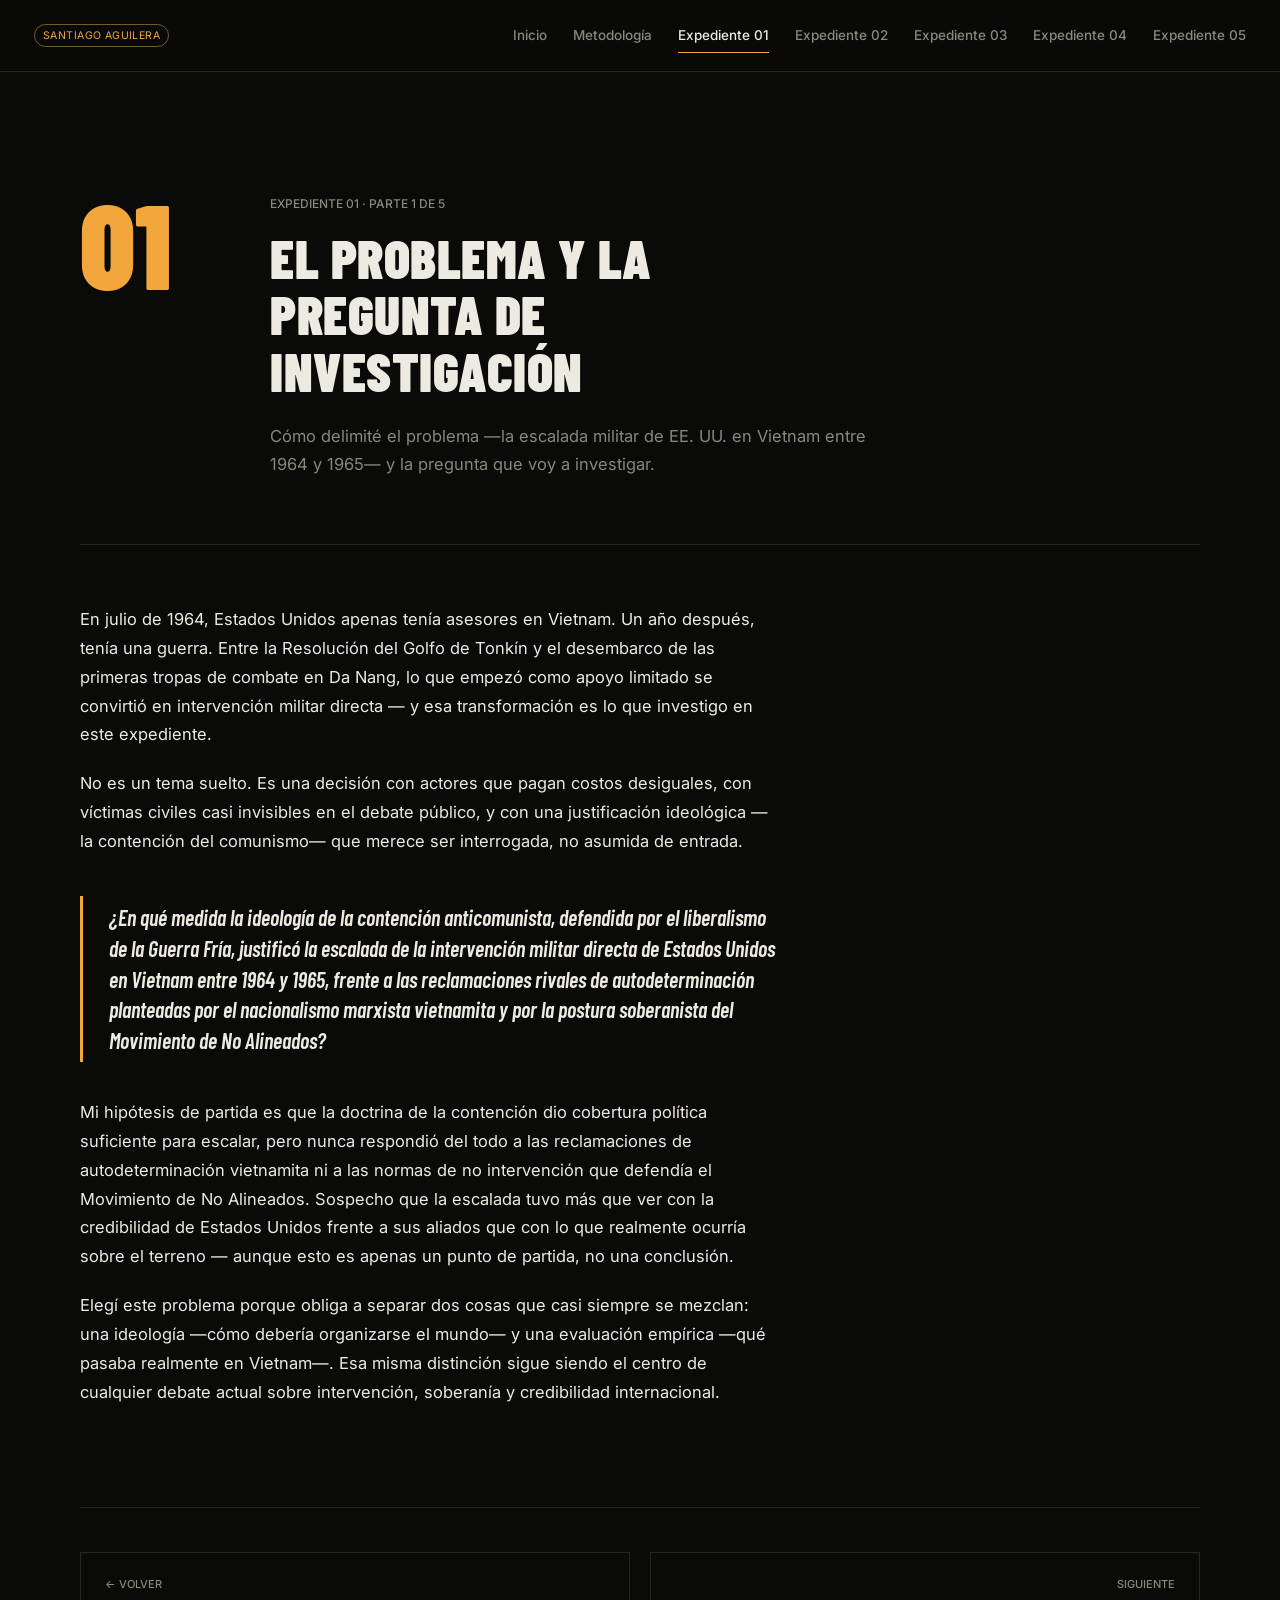
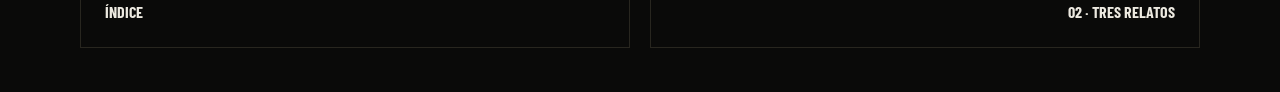
==== expediente-01.html @ 92e05607 "Primer commit de nuevo proyecto" ====
<!DOCTYPE html>
<html lang="es">
<head>
<meta charset="UTF-8">
<meta name="viewport" content="width=device-width, initial-scale=1.0">
<title>01 · La pregunta que excava el conflicto</title>
<link rel="preconnect" href="https://fonts.googleapis.com">
<link rel="preconnect" href="https://fonts.gstatic.com" crossorigin>
<link href="https://fonts.googleapis.com/css2?family=Barlow+Condensed:wght@500;600;700;900&family=Inter:wght@400;500;600&display=swap" rel="stylesheet">
<link rel="stylesheet" href="css/style.css">
</head>
<body>

<header class="topbar">
  <div class="brandwrap">
    <span class="badge">SANTIAGO AGUILERA</span>
  </div>
  <nav class="topnav" id="topnav">
    <a href="index.html">Inicio</a>
    <a href="metodologia.html">Metodología</a>
    <a href="expediente-01.html" class="active">Expediente 01</a>
    <a href="expediente-02.html">Expediente 02</a>
    <a href="expediente-03.html">Expediente 03</a>
    <a href="expediente-04.html">Expediente 04</a>
    <a href="expediente-05.html">Expediente 05</a>
  </nav>
</header>

<main>
<section class="page" id="page-exp-01">
<div class="exp-head wrap-wide">
    <div class="bignum">01</div>
    <div>
      <div class="exp-crumb">EXPEDIENTE 01 · PARTE 1 DE 5</div>
      <h1>El problema y la pregunta de investigación</h1>
      <p class="exp-lead">Cómo delimité el problema —la escalada militar de EE. UU. en Vietnam entre 1964 y 1965— y la pregunta que voy a investigar.</p>
    </div>
  </div>

  <div class="exp-body wrap-wide">
    <div class="exp-media">
      <img src="https://commons.wikimedia.org/wiki/Special:FilePath/Tonkin_Gulf_Resolution.jpg?width=1400" alt="Resolución del Golfo de Tonkín" onerror="this.parentElement.style.display='none'">
      <div class="cap">Resolución del Golfo de Tonkín, agosto de 1964. National Archives — dominio público.</div>
    </div>

    <div class="flow">
      <p>En julio de 1964, Estados Unidos apenas tenía asesores en Vietnam. Un año después, tenía una guerra. Entre la Resolución del Golfo de Tonkín y el desembarco de las primeras tropas de combate en Da Nang, lo que empezó como apoyo limitado se convirtió en intervención militar directa — y esa transformación es lo que investigo en este expediente.</p>
      <p>No es un tema suelto. Es una decisión con actores que pagan costos desiguales, con víctimas civiles casi invisibles en el debate público, y con una justificación ideológica —la contención del comunismo— que merece ser interrogada, no asumida de entrada.</p>
    </div>

    <div class="quote-box" style="max-width:700px;">
      <p>¿En qué medida la ideología de la contención anticomunista, defendida por el liberalismo de la Guerra Fría, justificó la escalada de la intervención militar directa de Estados Unidos en Vietnam entre 1964 y 1965, frente a las reclamaciones rivales de autodeterminación planteadas por el nacionalismo marxista vietnamita y por la postura soberanista del Movimiento de No Alineados?</p>
    </div>

    <div class="flow" style="margin-top:36px;">
      <p>Mi hipótesis de partida es que la doctrina de la contención dio cobertura política suficiente para escalar, pero nunca respondió del todo a las reclamaciones de autodeterminación vietnamita ni a las normas de no intervención que defendía el Movimiento de No Alineados. Sospecho que la escalada tuvo más que ver con la credibilidad de Estados Unidos frente a sus aliados que con lo que realmente ocurría sobre el terreno — aunque esto es apenas un punto de partida, no una conclusión.</p>
      <p>Elegí este problema porque obliga a separar dos cosas que casi siempre se mezclan: una ideología —cómo debería organizarse el mundo— y una evaluación empírica —qué pasaba realmente en Vietnam—. Esa misma distinción sigue siendo el centro de cualquier debate actual sobre intervención, soberanía y credibilidad internacional.</p>
    </div>
  </div>

  <div class="exp-pager wrap-wide">
    <a class="pager-link" onclick="location.href='index.html'" style="cursor:pointer;"><div class="plabel">← VOLVER</div><div class="ptitle">Índice</div></a>
    <a class="pager-link next" onclick="location.href='expediente-02.html'" style="cursor:pointer;"><div class="plabel">SIGUIENTE</div><div class="ptitle">02 · Tres relatos</div></a>
  </div>
</section>
</main>

<script src="js/main.js"></script>
</body>
</html>
---- css/style.css ----
:root{
    --bg:#0A0A09; --bg2:#131211; --bg3:#1A1917;
    --ink:#EDEAE1; --ink-dim:#8B877B;
    --amber:#F2A63C; --amber-dim:#7A5B2A;
    --line:#28261F;
    --serif:'Barlow Condensed', sans-serif;
    --sans:'Inter', sans-serif;
  }
  *{box-sizing:border-box;}
  html{scroll-behavior:smooth;}
  body{
    margin:0; background:var(--bg); color:var(--ink); font-family:var(--sans);
    font-size:16px; line-height:1.65; overflow-x:hidden;
  }
  h1,h2,h3,h4{font-family:var(--serif); font-weight:900; margin:0; letter-spacing:.01em; text-transform:uppercase;}
  p{margin:0 0 16px;}
  a{color:inherit; text-decoration:none;}
  ::selection{background:var(--amber); color:#000;}

  /* TOPBAR */
  .topbar{
    position:fixed; top:0; left:0; right:0; z-index:100;
    display:flex; align-items:center; justify-content:space-between;
    padding:18px 34px; background:rgba(10,10,9,.82); backdrop-filter:blur(10px);
    border-bottom:1px solid var(--line);
  }
  .brandwrap{display:flex; align-items:center; gap:10px;}
  .brand{font-family:var(--serif); font-weight:900; font-size:19px; letter-spacing:.03em;}
  .badge{font-size:10.5px; font-family:var(--sans); color:var(--amber); border:1px solid var(--amber-dim); padding:2px 8px; border-radius:20px; letter-spacing:.04em;}
  .topnav{display:flex; align-items:center; gap:26px;}
  .topnav a{font-size:13.5px; color:var(--ink-dim); font-weight:500; padding:6px 0; border-bottom:1px solid transparent; transition:color .2s, border-color .2s;}
  .topnav a:hover, .topnav a.active{color:var(--ink); border-bottom-color:var(--amber);}
  .topicons{display:flex; gap:10px;}
  .icon-btn{
    width:34px; height:34px; border-radius:50%; border:1px solid var(--line); background:transparent;
    color:var(--ink-dim); display:flex; align-items:center; justify-content:center; cursor:pointer;
    transition:all .2s;
  }
  .icon-btn:hover{border-color:var(--amber); color:var(--amber);}
  .icon-btn.on{background:var(--amber); border-color:var(--amber); color:#0A0A09;}

  main{padding-top:64px;}
  .page{animation:fadein .5s ease;}
  @keyframes fadein{from{opacity:0; transform:translateY(8px);} to{opacity:1; transform:translateY(0);}}

  .wrap{max-width:920px; margin:0 auto; padding:0 34px;}
  .wrap-wide{max-width:1120px; margin:0 auto; padding:0 34px;}

  /* ===== HERO (home) ===== */
  .hero{
    position:relative; min-height:88vh; display:flex; flex-direction:column; justify-content:flex-end;
    padding:120px 0 70px; overflow:hidden; border-bottom:1px solid var(--line);
  }
  .hero-bg{position:absolute; inset:0; z-index:0;}
  .hero-bg svg{position:absolute; inset:-5% -5% -5% -5%; width:110%; height:110%; opacity:.5; transition:transform .3s ease-out;}
  .hero-grad{position:absolute; inset:0; background:linear-gradient(180deg, rgba(10,10,9,.2) 0%, rgba(10,10,9,.55) 55%, var(--bg) 100%); z-index:1;}
  .hero-content{position:relative; z-index:2;}
  .eyebrow{font-size:12.5px; color:var(--ink-dim); font-weight:500; margin-bottom:20px; letter-spacing:.02em;}
  .eyebrow::before{content:"— "; color:var(--amber);}
  h1.mega{font-size:clamp(64px,13vw,150px); line-height:.86; letter-spacing:-.01em;}
  h1.mega .accent{color:var(--amber); display:block;}
  .hero-dek{font-family:var(--sans); font-size:17px; color:var(--ink-dim); max-width:46ch; margin-top:26px; font-weight:400; line-height:1.7;}
  .cta{
    display:inline-flex; align-items:center; gap:10px; margin-top:32px; background:var(--amber); color:#0A0A09;
    font-family:var(--sans); font-weight:600; font-size:14px; padding:14px 24px; border-radius:2px; border:none; cursor:pointer;
    transition:transform .2s, background .2s;
  }
  .cta:hover{transform:translateX(4px); background:#FFC168;}
  .cta.ghost{background:transparent; color:var(--ink); border:1px solid var(--line);}
  .cta.ghost:hover{border-color:var(--amber); color:var(--amber); background:transparent;}

  /* ===== EXPEDIENTE INDEX (home list) ===== */
  .index-section{padding:90px 0; border-bottom:1px solid var(--line);}
  .index-head{margin-bottom:50px;}
  .index-head h2{font-size:15px; color:var(--ink-dim); letter-spacing:.05em; font-weight:600; text-transform:none; font-family:var(--sans);}
  .exp-row{
    display:grid; grid-template-columns:110px 1fr 34px; align-items:center; gap:26px;
    padding:30px 10px; border-top:1px solid var(--line); cursor:pointer; position:relative;
    transition:padding-left .25s ease, background .25s ease;
  }
  .exp-row:last-child{border-bottom:1px solid var(--line);}
  .exp-row .num{font-family:var(--serif); font-size:44px; font-weight:700; color:var(--ink-dim); transition:color .25s;}
  .exp-row .titles h3{font-size:27px; letter-spacing:0; margin-bottom:6px; transition:color .25s;}
  .exp-row .titles p{font-size:14px; color:var(--ink-dim); margin:0; font-family:var(--sans); max-width:60ch;}
  .exp-row .arrow{font-size:22px; color:var(--ink-dim); transform:translateX(-6px); opacity:0; transition:all .25s;}
  .exp-row:hover{padding-left:26px; background:var(--bg2);}
  .exp-row:hover .num{color:var(--amber);}
  .exp-row:hover .titles h3{color:var(--amber);}
  .exp-row:hover .arrow{opacity:1; transform:translateX(0); color:var(--amber);}

  /* ===== STATEMENT BANNER ===== */
  .statement{background:var(--bg2); padding:110px 34px; text-align:center; border-bottom:1px solid var(--line);}
  .statement h2{font-size:clamp(30px,5.4vw,58px); line-height:1.08; max-width:16ch; margin:0 auto;}
  .statement h2 .dim{color:var(--ink-dim);}

  /* ===== TIMELINE ===== */
  .timeline-section{padding:90px 0;}
  .timeline-section .index-head{margin-bottom:44px;}
  .tl-grid{display:grid; grid-template-columns:repeat(4,1fr); gap:1px; background:var(--line);}
  .tl-card{background:var(--bg); padding:28px 22px; transition:background .25s;}
  .tl-card:hover{background:var(--bg2);}
  .tl-year{font-family:var(--serif); font-size:30px; color:var(--amber); font-weight:700;}
  .tl-date{font-size:11.5px; color:var(--ink-dim); margin:6px 0 14px; font-weight:500;}
  .tl-text{font-size:13.5px; color:var(--ink); margin:0;}

  footer{padding:56px 0 80px; border-top:1px solid var(--line);}
  footer .foot-grid{display:flex; justify-content:space-between; flex-wrap:wrap; gap:24px; font-size:13px; color:var(--ink-dim);}
  footer a:hover{color:var(--amber);}

  /* ===== METODOLOGÍA VIEW ===== */
  .page-head{padding:130px 0 60px; border-bottom:1px solid var(--line);}
  .page-head .eyebrow{margin-bottom:22px;}
  .page-head h1{font-size:clamp(38px,6.5vw,64px); line-height:1.02; max-width:15ch;}

  .steps-grid{display:grid; grid-template-columns:repeat(3,1fr); gap:1px; background:var(--line); margin:50px 0 90px;}
  .step-box{background:var(--bg); padding:30px 26px; min-height:150px; transition:background .25s;}
  .step-box:hover{background:var(--bg2);}
  .step-box.final{background:var(--amber); color:#0A0A09;}
  .step-num{font-family:var(--serif); font-size:13px; color:var(--amber); font-weight:700; margin-bottom:14px;}
  .step-box.final .step-num{color:#0A0A09; opacity:.7;}
  .step-title{font-size:15.5px; font-weight:600; font-family:var(--sans); text-transform:none; line-height:1.4;}

  .ethics-section{padding:0 0 90px;}
  .ethics-grid{display:grid; grid-template-columns:1.1fr 1fr; gap:60px;}
  .ethics-list li{margin-bottom:14px; font-size:14.5px; color:var(--ink); padding-left:18px; position:relative;}
  .ethics-list li::before{content:"—"; position:absolute; left:0; color:var(--amber);}
  .ai-note{background:var(--bg2); border:1px solid var(--line); padding:28px 26px;}
  .ai-note h3{font-size:12px; letter-spacing:.04em; color:var(--amber); font-family:var(--sans); text-transform:none; margin-bottom:12px; font-weight:600;}
  .ai-note p{font-size:14px; color:var(--ink-dim); margin-bottom:0;}

  .closing{padding:110px 34px; text-align:center; background:var(--bg2); border-top:1px solid var(--line);}
  .closing h2{font-size:clamp(30px,5.4vw,56px); margin-bottom:32px;}

  /* ===== EXPEDIENTE DETAIL VIEW ===== */
  .exp-head{padding:130px 0 50px; border-bottom:1px solid var(--line); display:grid; grid-template-columns:160px 1fr; gap:30px;}
  .exp-head .bignum{font-family:var(--serif); font-size:120px; font-weight:900; color:var(--amber); line-height:.8;}
  .exp-crumb{font-size:12px; color:var(--ink-dim); margin-bottom:16px; font-weight:500;}
  .exp-head h1{font-size:clamp(32px,5.5vw,54px); line-height:1.05; max-width:16ch; margin-bottom:22px;}
  .exp-lead{font-size:16.5px; color:var(--ink-dim); max-width:62ch; line-height:1.7;}

  .exp-body{padding:60px 0; border-bottom:1px solid var(--line);}
  .exp-sub{display:grid; grid-template-columns:220px 1fr; gap:40px; padding:44px 0; border-top:1px solid var(--line);}
  .exp-sub:first-child{border-top:none; padding-top:0;}
  .exp-sub h3{font-size:22px; letter-spacing:0; color:var(--amber); line-height:1.2;}
  .exp-sub .body p{font-size:15px; color:var(--ink);}
  .exp-sub .body ul{margin:0; padding-left:0; list-style:none;}
  .exp-sub .body li{margin-bottom:14px; font-size:14.5px; padding-left:20px; position:relative; border-top:1px solid var(--line); padding-top:14px;}
  .exp-sub .body li:first-child{border-top:none; padding-top:0;}
  .exp-sub .body li b{color:var(--amber); font-weight:600;}
  .exp-sub .checklist{display:grid; grid-template-columns:1fr 1fr; gap:10px 24px; margin-top:8px;}
  .exp-sub .checklist div{font-size:13px; color:var(--ink-dim); padding-left:16px; border-left:2px solid var(--amber-dim);}
  .exp-sub .checklist b{color:var(--ink); display:block; font-size:13.5px; margin-bottom:2px;}

  .quote-box{border-left:3px solid var(--amber); padding:6px 0 6px 26px; margin:6px 0 22px;}
  .quote-box p{font-family:var(--serif); font-size:22px; font-weight:600; text-transform:none; letter-spacing:0; font-style:italic; color:var(--ink); line-height:1.4; margin:0;}

  .mini-table{width:100%; border-collapse:collapse; font-size:13.5px; margin-top:10px;}
  .mini-table th, .mini-table td{text-align:left; padding:10px 12px; border-bottom:1px solid var(--line); vertical-align:top;}
  .mini-table th{color:var(--amber); font-weight:600; font-size:11.5px; letter-spacing:.02em;}

  .card-grid{display:grid; grid-template-columns:1fr 1fr; gap:1px; background:var(--line); margin-top:10px;}
  .fcard{background:var(--bg); padding:22px 22px; transition:background .25s;}
  .fcard:hover{background:var(--bg2);}
  .fcard .ftype{font-size:10.5px; color:var(--amber); font-weight:600; letter-spacing:.04em; margin-bottom:8px;}
  .fcard h4{font-size:16.5px; text-transform:none; letter-spacing:0; margin-bottom:8px; line-height:1.3;}
  .fcard p{font-size:13px; color:var(--ink-dim); margin-bottom:8px;}
  .fcard .decision{font-size:12px; color:var(--ink); font-weight:500;}

  .glossary-preview{padding:60px 0; }
  .glossary-preview .index-head{margin-bottom:26px;}
  .gterm-grid{display:grid; grid-template-columns:1fr 1fr; gap:1px; background:var(--line);}
  .gterm{background:var(--bg2); padding:24px 26px; transition:background .25s, transform .25s;}
  .gterm:hover{background:var(--bg3); transform:translateY(-2px);}
  .gterm h4{font-size:14px; color:var(--amber); text-transform:none; letter-spacing:.02em; margin-bottom:8px;}
  .gterm p{font-size:13px; color:var(--ink-dim); margin:0;}

  .exp-pager{display:flex; justify-content:space-between; padding:44px 0; gap:20px;}
  .pager-link{flex:1; padding:22px 24px; border:1px solid var(--line); transition:border-color .2s, background .2s;}
  .pager-link:hover{border-color:var(--amber); background:var(--bg2);}
  .pager-link .plabel{font-size:11px; color:var(--ink-dim); margin-bottom:6px; font-weight:500;}
  .pager-link .ptitle{font-size:16px; font-family:var(--serif); text-transform:uppercase; font-weight:700;}
  .pager-link.next{text-align:right;}

  /* EDIT MODE */
  .fab-group{position:fixed; bottom:26px; right:26px; z-index:200; display:flex; flex-direction:column; gap:10px; align-items:flex-end;}
  .fab{
    display:flex; align-items:center; gap:8px; background:var(--bg3); color:var(--ink); border:1px solid var(--line);
    padding:11px 16px; border-radius:30px; font-size:13px; font-weight:500; cursor:pointer; font-family:var(--sans);
    box-shadow:0 6px 20px rgba(0,0,0,.4); transition:all .2s;
  }
  .fab:hover{border-color:var(--amber); color:var(--amber);}
  .fab.active{background:var(--amber); color:#0A0A09; border-color:var(--amber);}

  .reveal{opacity:0; transform:translateY(18px); transition:opacity .6s ease, transform .6s ease;}
  .reveal.in{opacity:1; transform:translateY(0);}

  @media(max-width:820px){
    .topbar{padding:14px 18px; flex-wrap:nowrap;}
    .topnav{display:flex; gap:16px; overflow-x:auto; max-width:42vw; -webkit-overflow-scrolling:touch;}
    .topnav a{font-size:12px; white-space:nowrap;}
    .wrap, .wrap-wide{padding:0 20px;}
    .hero{padding:110px 0 50px;}
    .exp-row{grid-template-columns:60px 1fr 20px; gap:14px; padding:22px 4px;}
    .exp-row .num{font-size:30px;}
    .exp-row .titles h3{font-size:20px;}
    .tl-grid, .steps-grid, .card-grid, .gterm-grid{grid-template-columns:1fr;}
    .ethics-grid{grid-template-columns:1fr; gap:30px;}
    .exp-head{grid-template-columns:1fr; gap:14px;}
    .exp-head .bignum{font-size:64px;}
    .exp-sub{grid-template-columns:1fr; gap:14px;}
    .exp-pager{flex-direction:column;}
  }
  .hero-photo{position:absolute; inset:0; width:100%; height:100%; object-fit:cover; object-position:center 30%; filter:grayscale(.4) contrast(1.05) brightness(.75);}
  .exp-media{margin:0 0 50px;}
  .exp-media img{width:100%; display:block; max-height:360px; object-fit:cover; filter:grayscale(.25) contrast(1.05);}
  .exp-media .cap{font-size:12px; color:var(--ink-dim); padding-top:8px; font-style:italic;}
  .flow{max-width:700px; margin:0 0 40px;}
  .flow p{font-size:16.5px; color:var(--ink); line-height:1.75; margin:0 0 20px;}
  .flow p:last-child{margin-bottom:0;}
  .flow ul{list-style:none; padding:0; margin:0 0 8px;}
  .flow li{margin-bottom:0; font-size:15.5px; color:var(--ink); padding:16px 0; border-top:1px solid var(--line); line-height:1.6;}
  .flow li:first-child{border-top:none; padding-top:0;}
  .flow li b{color:var(--amber); font-weight:600;}
  .flow-label{font-size:12.5px; color:var(--ink-dim); font-weight:500; margin-bottom:16px; letter-spacing:.02em;}
  .rae-block{padding:44px 0; border-top:1px solid var(--line);}
  .rae-block h3{font-size:24px; letter-spacing:0; color:var(--amber); margin-bottom:20px; line-height:1.2;}
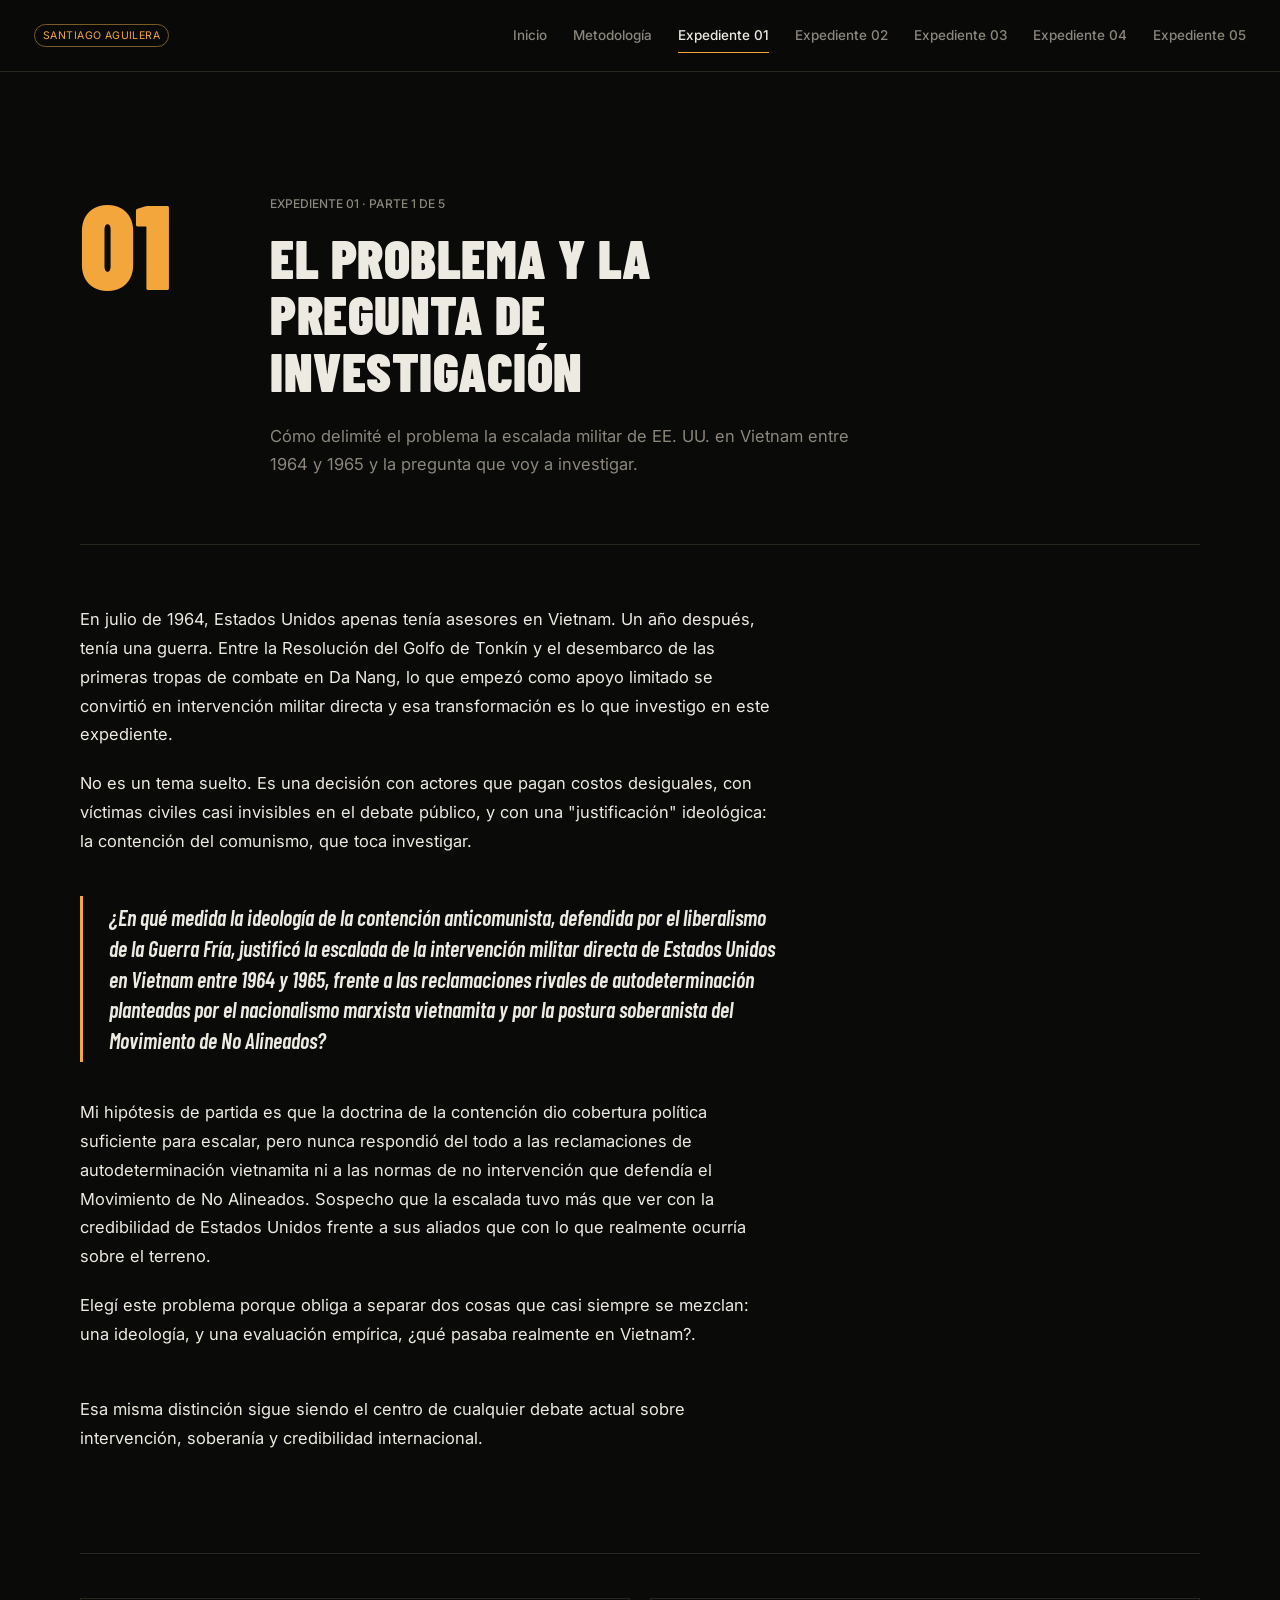
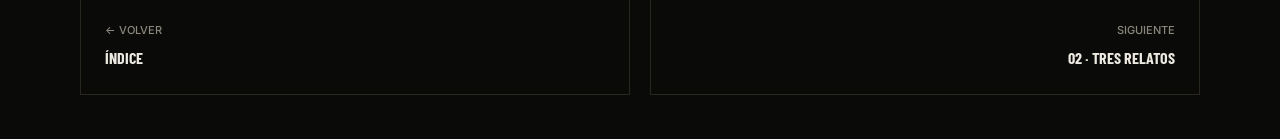
==== commit d3433ed6: "Correccion IA" ====
--- a/expediente-01.html
+++ b/expediente-01.html
@@ -33,19 +33,19 @@
     <div>
       <div class="exp-crumb">EXPEDIENTE 01 · PARTE 1 DE 5</div>
       <h1>El problema y la pregunta de investigación</h1>
-      <p class="exp-lead">Cómo delimité el problema —la escalada militar de EE. UU. en Vietnam entre 1964 y 1965— y la pregunta que voy a investigar.</p>
+      <p class="exp-lead">Cómo delimité el problema la escalada militar de EE. UU. en Vietnam entre 1964 y 1965 y la pregunta que voy a investigar.</p>
     </div>
   </div>
 
   <div class="exp-body wrap-wide">
     <div class="exp-media">
       <img src="https://commons.wikimedia.org/wiki/Special:FilePath/Tonkin_Gulf_Resolution.jpg?width=1400" alt="Resolución del Golfo de Tonkín" onerror="this.parentElement.style.display='none'">
-      <div class="cap">Resolución del Golfo de Tonkín, agosto de 1964. National Archives — dominio público.</div>
+      <div class="cap">Resolución del Golfo de Tonkín, agosto de 1964. National Archives , dominio público.</div>
     </div>
 
     <div class="flow">
-      <p>En julio de 1964, Estados Unidos apenas tenía asesores en Vietnam. Un año después, tenía una guerra. Entre la Resolución del Golfo de Tonkín y el desembarco de las primeras tropas de combate en Da Nang, lo que empezó como apoyo limitado se convirtió en intervención militar directa — y esa transformación es lo que investigo en este expediente.</p>
-      <p>No es un tema suelto. Es una decisión con actores que pagan costos desiguales, con víctimas civiles casi invisibles en el debate público, y con una justificación ideológica —la contención del comunismo— que merece ser interrogada, no asumida de entrada.</p>
+      <p>En julio de 1964, Estados Unidos apenas tenía asesores en Vietnam. Un año después, tenía una guerra. Entre la Resolución del Golfo de Tonkín y el desembarco de las primeras tropas de combate en Da Nang, lo que empezó como apoyo limitado se convirtió en intervención militar directa  y esa transformación es lo que investigo en este expediente.</p>
+      <p>No es un tema suelto. Es una decisión con actores que pagan costos desiguales, con víctimas civiles casi invisibles en el debate público, y con una "justificación" ideológica: la contención del comunismo, que toca investigar.</p>
     </div>
 
     <div class="quote-box" style="max-width:700px;">
@@ -53,8 +53,8 @@
     </div>
 
     <div class="flow" style="margin-top:36px;">
-      <p>Mi hipótesis de partida es que la doctrina de la contención dio cobertura política suficiente para escalar, pero nunca respondió del todo a las reclamaciones de autodeterminación vietnamita ni a las normas de no intervención que defendía el Movimiento de No Alineados. Sospecho que la escalada tuvo más que ver con la credibilidad de Estados Unidos frente a sus aliados que con lo que realmente ocurría sobre el terreno — aunque esto es apenas un punto de partida, no una conclusión.</p>
-      <p>Elegí este problema porque obliga a separar dos cosas que casi siempre se mezclan: una ideología —cómo debería organizarse el mundo— y una evaluación empírica —qué pasaba realmente en Vietnam—. Esa misma distinción sigue siendo el centro de cualquier debate actual sobre intervención, soberanía y credibilidad internacional.</p>
+      <p>Mi hipótesis de partida es que la doctrina de la contención dio cobertura política suficiente para escalar, pero nunca respondió del todo a las reclamaciones de autodeterminación vietnamita ni a las normas de no intervención que defendía el Movimiento de No Alineados. Sospecho que la escalada tuvo más que ver con la credibilidad de Estados Unidos frente a sus aliados que con lo que realmente ocurría sobre el terreno.</p>
+      <p>Elegí este problema porque obliga a separar dos cosas que casi siempre se mezclan: una ideología, y una evaluación empírica, ¿qué pasaba realmente en Vietnam?.</p><br><p> Esa misma distinción sigue siendo el centro de cualquier debate actual sobre intervención, soberanía y credibilidad internacional.</p>
     </div>
   </div>
 
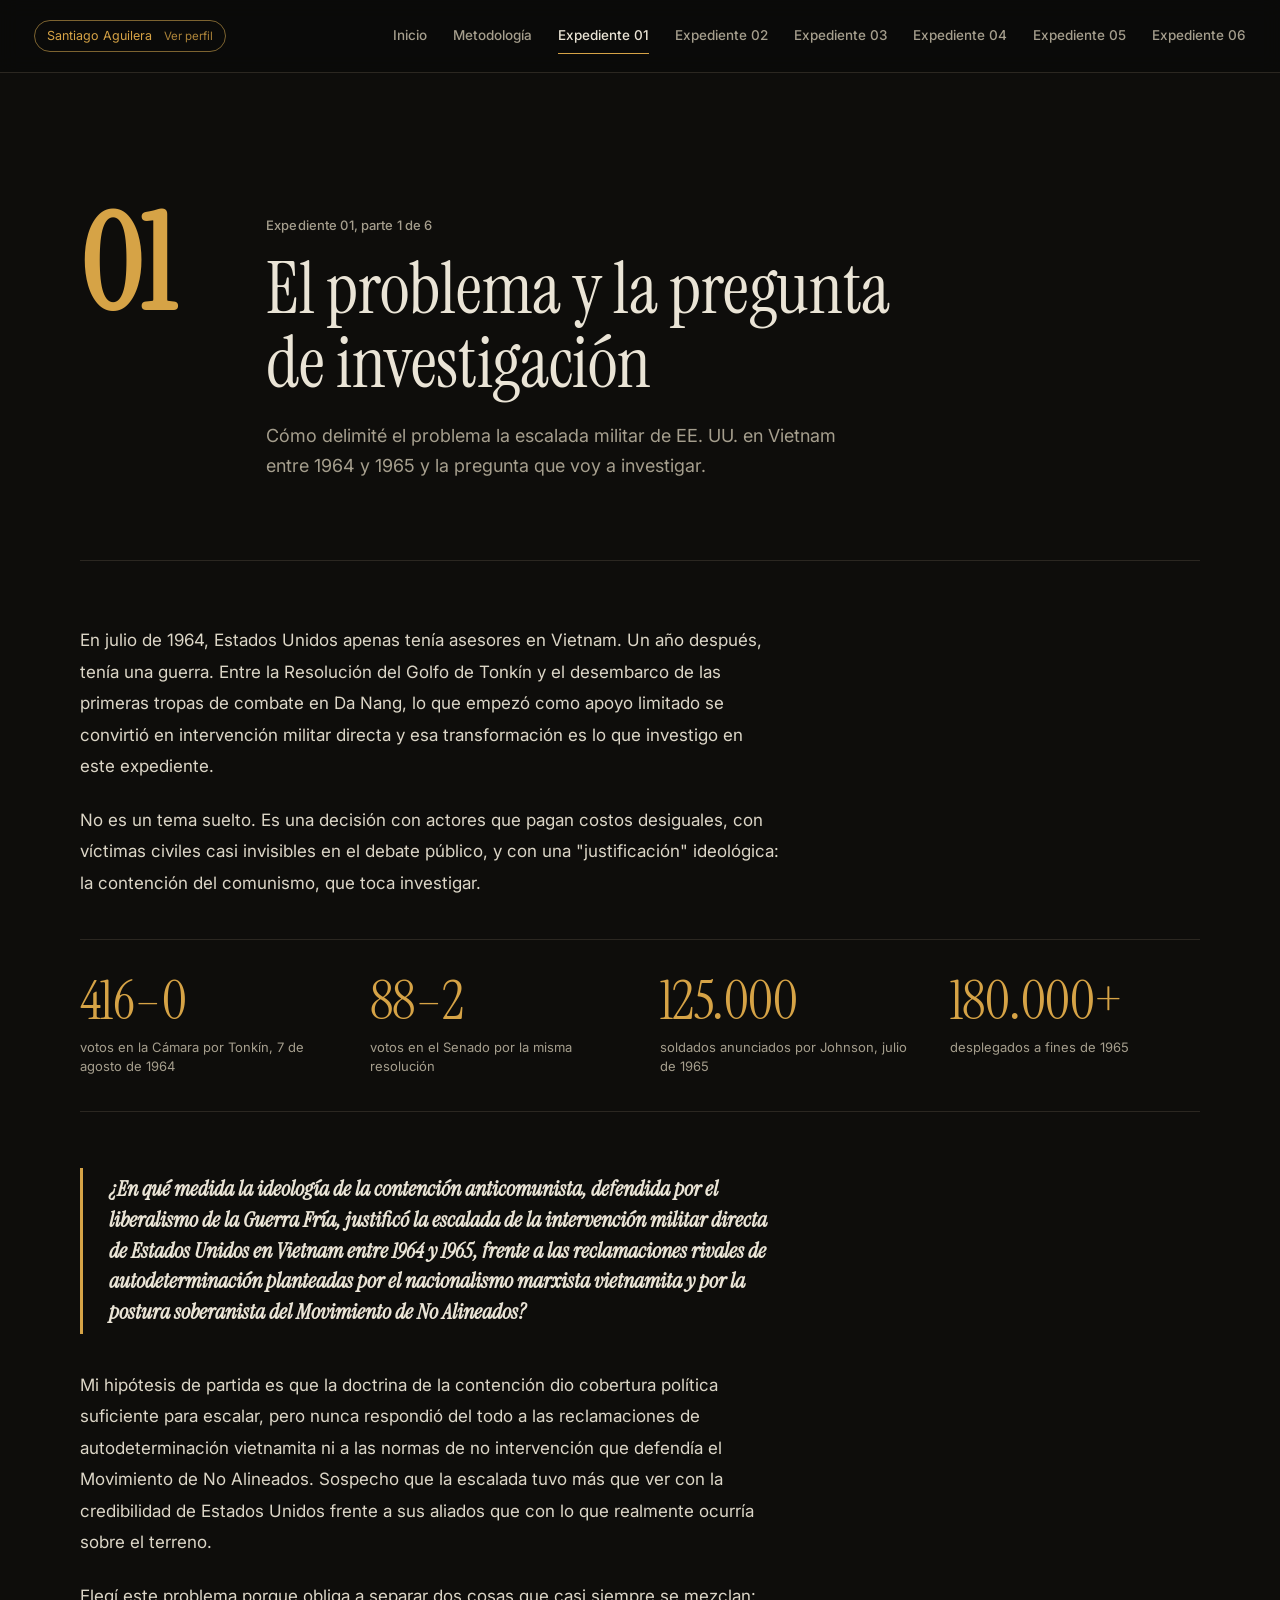
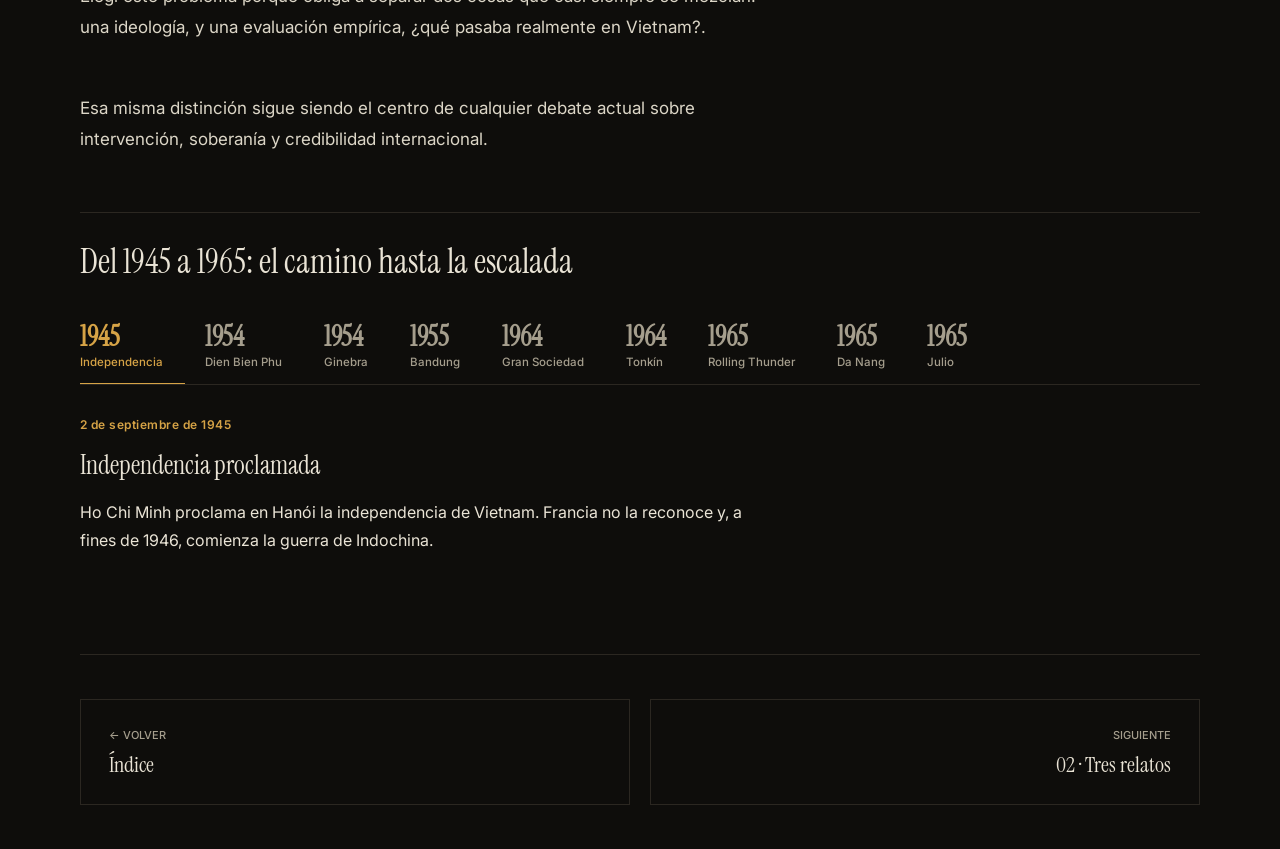
==== commit 9935ea0a: "Actualziacion y Tesis" ====
--- a/expediente-01.html
+++ b/expediente-01.html
@@ -6,14 +6,14 @@
 <title>01 · La pregunta que excava el conflicto</title>
 <link rel="preconnect" href="https://fonts.googleapis.com">
 <link rel="preconnect" href="https://fonts.gstatic.com" crossorigin>
-<link href="https://fonts.googleapis.com/css2?family=Barlow+Condensed:wght@500;600;700;900&family=Inter:wght@400;500;600&display=swap" rel="stylesheet">
+<link href="https://fonts.googleapis.com/css2?family=Instrument+Serif:ital@0;1&family=Inter:wght@400;500;600&display=swap" rel="stylesheet">
 <link rel="stylesheet" href="css/style.css">
 </head>
 <body>
 
 <header class="topbar">
   <div class="brandwrap">
-    <span class="badge">SANTIAGO AGUILERA</span>
+    <a class="badge" href="perfil.html" title="Ver mi perfil">Santiago Aguilera <small>Ver perfil</small></a>
   </div>
   <nav class="topnav" id="topnav">
     <a href="index.html">Inicio</a>
@@ -23,6 +23,7 @@
     <a href="expediente-03.html">Expediente 03</a>
     <a href="expediente-04.html">Expediente 04</a>
     <a href="expediente-05.html">Expediente 05</a>
+    <a href="expediente-06.html">Expediente 06</a>
   </nav>
 </header>
 
@@ -31,7 +32,7 @@
 <div class="exp-head wrap-wide">
     <div class="bignum">01</div>
     <div>
-      <div class="exp-crumb">EXPEDIENTE 01 · PARTE 1 DE 5</div>
+      <div class="exp-crumb">Expediente 01, parte 1 de 6</div>
       <h1>El problema y la pregunta de investigación</h1>
       <p class="exp-lead">Cómo delimité el problema la escalada militar de EE. UU. en Vietnam entre 1964 y 1965 y la pregunta que voy a investigar.</p>
     </div>
@@ -48,6 +49,13 @@
       <p>No es un tema suelto. Es una decisión con actores que pagan costos desiguales, con víctimas civiles casi invisibles en el debate público, y con una "justificación" ideológica: la contención del comunismo, que toca investigar.</p>
     </div>
 
+    <div class="statrow reveal">
+      <div class="stat"><b>416–0</b><span>votos en la Cámara por Tonkín, 7 de agosto de 1964</span></div>
+      <div class="stat"><b>88–2</b><span>votos en el Senado por la misma resolución</span></div>
+      <div class="stat"><b>125.000</b><span>soldados anunciados por Johnson, julio de 1965</span></div>
+      <div class="stat"><b>180.000+</b><span>desplegados a fines de 1965</span></div>
+    </div>
+
     <div class="quote-box" style="max-width:700px;">
       <p>¿En qué medida la ideología de la contención anticomunista, defendida por el liberalismo de la Guerra Fría, justificó la escalada de la intervención militar directa de Estados Unidos en Vietnam entre 1964 y 1965, frente a las reclamaciones rivales de autodeterminación planteadas por el nacionalismo marxista vietnamita y por la postura soberanista del Movimiento de No Alineados?</p>
     </div>
@@ -55,6 +63,22 @@
     <div class="flow" style="margin-top:36px;">
       <p>Mi hipótesis de partida es que la doctrina de la contención dio cobertura política suficiente para escalar, pero nunca respondió del todo a las reclamaciones de autodeterminación vietnamita ni a las normas de no intervención que defendía el Movimiento de No Alineados. Sospecho que la escalada tuvo más que ver con la credibilidad de Estados Unidos frente a sus aliados que con lo que realmente ocurría sobre el terreno.</p>
       <p>Elegí este problema porque obliga a separar dos cosas que casi siempre se mezclan: una ideología, y una evaluación empírica, ¿qué pasaba realmente en Vietnam?.</p><br><p> Esa misma distinción sigue siendo el centro de cualquier debate actual sobre intervención, soberanía y credibilidad internacional.</p>
+    </div>
+
+    <div class="flow-label" style="margin-top:56px;">Del 1945 a 1965: el camino hasta la escalada</div>
+    <div class="tl-wrap" data-timeline>
+      <div class="tl-track" role="group" aria-label="Línea de tiempo">
+        <button class="tl-btn" type="button" aria-pressed="true" data-date="2 de septiembre de 1945" data-title="Independencia proclamada" data-body="Ho Chi Minh proclama en Hanói la independencia de Vietnam. Francia no la reconoce y, a fines de 1946, comienza la guerra de Indochina."><span class="y">1945</span><span class="l">Independencia</span></button>
+        <button class="tl-btn" type="button" aria-pressed="false" data-date="7 de mayo de 1954" data-title="Dien Bien Phu" data-body="Las fuerzas del Viet Minh derrotan a Francia en Dien Bien Phu, el golpe decisivo contra su dominio colonial en Indochina."><span class="y">1954</span><span class="l">Dien Bien Phu</span></button>
+        <button class="tl-btn" type="button" aria-pressed="false" data-date="Julio de 1954" data-title="Los Acuerdos de Ginebra" data-body="Vietnam queda dividido de forma provisional en el paralelo 17 y se prevén elecciones de reunificación para 1956. Esas elecciones nunca se realizaron."><span class="y">1954</span><span class="l">Ginebra</span></button>
+        <button class="tl-btn" type="button" aria-pressed="false" data-date="Abril de 1955" data-title="La Conferencia de Bandung" data-body="Representantes de 29 países de Asia y África se reúnen en Bandung y defienden la autodeterminación y la no injerencia. Es un antecedente del Movimiento de No Alineados, que se constituye en Belgrado en 1961."><span class="y">1955</span><span class="l">Bandung</span></button>
+        <button class="tl-btn" type="button" aria-pressed="false" data-date="22 de mayo de 1964" data-title="La Gran Sociedad" data-body="Johnson presenta en la Universidad de Michigan su programa de reforma interna: pobreza, educación, ciudades y medio ambiente. El texto no menciona Vietnam."><span class="y">1964</span><span class="l">Gran Sociedad</span></button>
+        <button class="tl-btn" type="button" aria-pressed="false" data-date="7 de agosto de 1964" data-title="Resolución del Golfo de Tonkín" data-body="El Congreso autoriza el uso de la fuerza sin declarar la guerra, con 416 votos a favor y ninguno en contra en la Cámara, y 88 a 2 en el Senado. Hoy se cuestiona en particular el segundo incidente naval, el del 4 de agosto."><span class="y">1964</span><span class="l">Tonkín</span></button>
+        <button class="tl-btn" type="button" aria-pressed="false" data-date="2 de marzo de 1965" data-title="Comienza Rolling Thunder" data-body="Empieza el bombardeo sostenido de Vietnam del Norte, que se prolongaría durante más de tres años."><span class="y">1965</span><span class="l">Rolling Thunder</span></button>
+        <button class="tl-btn" type="button" aria-pressed="false" data-date="8 de marzo de 1965" data-title="Desembarco en Da Nang" data-body="Llegan a Da Nang las primeras unidades de infantería de marina estadounidense destinadas al combate terrestre."><span class="y">1965</span><span class="l">Da Nang</span></button>
+        <button class="tl-btn" type="button" aria-pressed="false" data-date="28 de julio de 1965" data-title="Más tropas, más reclutamiento" data-body="Johnson anuncia que elevará a 125.000 el número de soldados en Vietnam y que aumentará el reclutamiento. A fines de 1965 ya había más de 180.000 desplegados."><span class="y">1965</span><span class="l">Julio</span></button>
+      </div>
+      <div class="tl-detail" aria-live="polite"></div>
     </div>
   </div>
 
--- a/css/style.css
+++ b/css/style.css
@@ -225,3 +225,291 @@
   .flow-label{font-size:12.5px; color:var(--ink-dim); font-weight:500; margin-bottom:16px; letter-spacing:.02em;}
   .rae-block{padding:44px 0; border-top:1px solid var(--line);}
   .rae-block h3{font-size:24px; letter-spacing:0; color:var(--amber); margin-bottom:20px; line-height:1.2;}
+
+  /* ===== PESTAÑAS ===== */
+  .tabs{display:flex; flex-wrap:wrap; gap:0; border-bottom:1px solid var(--line); margin-bottom:34px;}
+  .tab{
+    background:transparent; border:none; border-bottom:2px solid transparent; margin-bottom:-1px;
+    color:var(--ink-dim); font-family:var(--sans); font-size:14px; font-weight:500;
+    padding:12px 22px 12px 0; margin-right:22px; cursor:pointer; transition:color .2s, border-color .2s;
+  }
+  .tab:hover{color:var(--ink);}
+  .tab[aria-selected="true"]{color:var(--amber); border-bottom-color:var(--amber);}
+  .tab:focus-visible{outline:2px solid var(--amber); outline-offset:3px;}
+  .tab-panel{animation:fadein .35s ease;}
+  .tab-panel[hidden]{display:none;}
+  .tab-panel, #lecturas, #lentes{scroll-margin-top:96px;}
+  .panel-meta{font-size:12.5px; color:var(--ink-dim); margin-bottom:26px; line-height:1.6; max-width:78ch;}
+  .flow p.scope{font-size:14.5px; color:var(--ink-dim); border-left:2px solid var(--amber-dim); padding-left:18px; margin-top:34px;}
+  .flow p.scope b{color:var(--amber); font-weight:600;}
+  .lens-intro{font-size:14px; color:var(--ink-dim); max-width:62ch; margin:0 0 22px;}
+
+  /* ===== TARJETAS DE LENTES ===== */
+  .lens-grid{display:grid; grid-template-columns:1fr 1fr; gap:1px; background:var(--line);}
+  .lens-card{background:var(--bg); padding:24px 24px 14px; transition:background .25s;}
+  .lens-card:hover{background:var(--bg2);}
+  .lens-tag{font-size:11px; color:var(--amber); font-weight:600; letter-spacing:.04em; margin-bottom:10px;}
+  .lens-card p{font-size:14.5px; color:var(--ink); line-height:1.65; margin:0 0 12px;}
+
+  /* ===== BUSCADOR DE TÉRMINOS ===== */
+  .gsearch{display:block; margin-bottom:22px;}
+  .gsearch input{
+    width:100%; max-width:420px; background:var(--bg2); border:1px solid var(--line); color:var(--ink);
+    font-family:var(--sans); font-size:14px; padding:12px 16px; border-radius:2px; transition:border-color .2s;
+  }
+  .gsearch input::placeholder{color:var(--ink-dim);}
+  .gsearch input:focus{outline:none; border-color:var(--amber);}
+  .gterm[hidden]{display:none;}
+  .gempty{font-size:13.5px; color:var(--ink-dim); margin:18px 0 0;}
+  .sr-only{position:absolute; width:1px; height:1px; overflow:hidden; clip:rect(0 0 0 0); white-space:nowrap;}
+
+  /* ===== FIGURAS Y VISOR DE IMÁGENES ===== */
+  .fig{margin:0 0 44px; max-width:100%;}
+  .fig img{width:100%; display:block; max-height:420px; object-fit:cover; filter:grayscale(.25) contrast(1.05); background:var(--bg2); cursor:zoom-in;}
+  .fig.portrait{max-width:340px;}
+  .fig.portrait img{max-height:none; object-fit:contain;}
+  .fig figcaption{font-size:12px; color:var(--ink-dim); padding-top:8px; font-style:italic; line-height:1.5;}
+  .fig figcaption a{border-bottom:1px solid var(--amber-dim); transition:color .2s, border-color .2s;}
+  .fig figcaption a:hover{color:var(--amber); border-bottom-color:var(--amber);}
+  .exp-media img{cursor:zoom-in;}
+  .rae-block .fig{margin-bottom:30px;}
+
+  .lightbox{position:fixed; inset:0; z-index:300; background:rgba(5,5,4,.94); display:flex; flex-direction:column; align-items:center; justify-content:center; padding:56px 20px 24px; animation:fadein .25s ease;}
+  .lightbox img{max-width:min(1100px,100%); max-height:78vh; object-fit:contain; cursor:zoom-out;}
+  .lightbox .lb-cap{max-width:760px; margin-top:16px; text-align:center; font-size:13px; color:var(--ink-dim); font-style:italic; line-height:1.55;}
+  .lightbox .lb-close{position:absolute; top:16px; right:20px; background:transparent; border:1px solid var(--line); color:var(--ink); width:38px; height:38px; border-radius:50%; font-size:18px; cursor:pointer; transition:all .2s;}
+  .lightbox .lb-close:hover, .lightbox .lb-close:focus-visible{border-color:var(--amber); color:var(--amber); outline:none;}
+
+  /* ===== LÍNEA DE TIEMPO DINÁMICA ===== */
+  .tl-wrap{margin:0 0 56px;}
+  .tl-track{display:flex; overflow-x:auto; border-bottom:1px solid var(--line); -webkit-overflow-scrolling:touch; scrollbar-width:thin;}
+  .tl-btn{flex:0 0 auto; background:transparent; border:none; border-bottom:2px solid transparent; margin-bottom:-1px; text-align:left; padding:14px 22px 14px 0; margin-right:20px; cursor:pointer; color:var(--ink-dim); font-family:var(--sans); transition:color .2s, border-color .2s;}
+  .tl-btn .y{display:block; font-family:var(--serif); font-size:28px; font-weight:700; line-height:1.1;}
+  .tl-btn .l{display:block; font-size:11.5px; font-weight:500; margin-top:2px; white-space:nowrap;}
+  .tl-btn:hover{color:var(--ink);}
+  .tl-btn[aria-pressed="true"]{color:var(--amber); border-bottom-color:var(--amber);}
+  .tl-btn:focus-visible{outline:2px solid var(--amber); outline-offset:3px;}
+  .tl-detail{padding:30px 0 4px; max-width:700px; min-height:150px;}
+  .tl-detail .d{font-size:12px; color:var(--amber); font-weight:600; letter-spacing:.04em; margin-bottom:8px;}
+  .tl-detail h4{font-size:26px; letter-spacing:0; margin-bottom:12px;}
+  .tl-detail p{font-size:16px; line-height:1.7; margin:0;}
+
+  /* ===== TABLAS CON DESPLAZAMIENTO ===== */
+  .table-wrap{overflow-x:auto; -webkit-overflow-scrolling:touch;}
+  .table-wrap .mini-table{min-width:560px;}
+  .table-scroll{overflow-x:auto; margin:6px 0 40px; -webkit-overflow-scrolling:touch;}
+  .table-scroll .mini-table{min-width:760px; margin-top:0;}
+  .table-scroll .mini-table td:first-child{color:var(--amber); font-weight:600; white-space:nowrap;}
+  .case-box{background:var(--bg2); border:1px solid var(--line); padding:30px 30px 14px; margin:0 0 44px; max-width:760px;}
+  .case-box h4{font-size:12px; letter-spacing:.04em; color:var(--amber); font-family:var(--sans); text-transform:none; margin-bottom:14px; font-weight:600;}
+  .case-box p{font-size:15.5px; line-height:1.7; margin:0 0 16px;}
+  .case-box p b{color:var(--amber); font-weight:600;}
+
+  /* ===== BARRA DE LECTURA ===== */
+  .read-progress{position:fixed; top:0; left:0; height:2px; width:0; background:var(--amber); z-index:101; transition:width .1s linear;}
+
+  @media(max-width:820px){
+    .lens-grid{grid-template-columns:1fr;}
+    .tab{padding-right:0; margin-right:18px; font-size:13px;}
+  }
+  @media(prefers-reduced-motion:reduce){
+    .tab-panel, .page{animation:none;}
+    html{scroll-behavior:auto;}
+  }
+
+  /* ---- Bloques visuales añadidos ---- */
+  .fig-row{display:grid; grid-template-columns:repeat(auto-fit,minmax(220px,1fr)); gap:16px; margin:0 0 44px;}
+  .fig-row .fig{margin:0; max-width:none;}
+  .fig-row .fig img, .fig.band img{height:240px; max-height:240px; object-fit:cover; width:100%;}
+  .fig.band img{height:230px;}
+  .fig-row .fig.portrait img{object-fit:cover; object-position:center 20%;}
+  .statrow{display:grid; grid-template-columns:repeat(4,1fr); gap:1px; background:var(--line); margin:0 0 44px;}
+  .stat{background:var(--bg); padding:22px 18px;}
+  .stat b{display:block; font-family:var(--serif); font-weight:900; font-size:38px; line-height:1; color:var(--amber); margin-bottom:6px;}
+  .stat span{font-size:12.5px; color:var(--ink-dim); line-height:1.4; display:block;}
+  .chips{display:flex; flex-wrap:wrap; gap:8px; margin:0 0 14px;}
+  .chips span{border:1px solid var(--amber-dim); color:var(--amber); font-size:11px; letter-spacing:.06em; text-transform:uppercase; padding:4px 11px;}
+  details.more{border-top:1px solid var(--line); border-bottom:1px solid var(--line); margin:6px 0 34px; padding:0;}
+  details.more summary{cursor:pointer; list-style:none; color:var(--amber); font-size:13px; letter-spacing:.05em; padding:15px 0; font-weight:600;}
+  details.more summary::-webkit-details-marker{display:none;}
+  details.more summary::after{content:"+"; float:right; font-size:18px; line-height:1;}
+  details.more[open] summary::after{content:"–";}
+  details.more > .flow, details.more > p{padding-top:6px;}
+  .rae-block .fig.portrait.left{float:left; margin:4px 30px 14px 0; max-width:250px;}
+  .rae-block::after{content:""; display:block; clear:both;}
+  .tab-panel .fig.band{margin-bottom:26px;}
+  @media(max-width:820px){
+    .statrow{grid-template-columns:1fr 1fr;}
+    .rae-block .fig.portrait.left{float:none; margin:0 0 24px; max-width:100%;}
+    .fig-row .fig img{height:200px;}
+  }
+
+  /* ---- Ronda 3: jerarquía, perfil y menos densidad ---- */
+  a.badge{display:inline-block; transition:background .2s,color .2s;}
+  a.badge:hover{background:var(--amber); color:#000;}
+  a.badge small{font-size:9px; opacity:.75; margin-left:4px; letter-spacing:.08em;}
+  @media(max-width:820px){a.badge small{display:none;}}
+  .flow-label{font-size:12px; color:var(--amber); font-weight:600; letter-spacing:.16em; text-transform:uppercase; margin:72px 0 22px; display:flex; align-items:center; gap:16px;}
+  .flow-label::after{content:""; flex:1; height:1px; background:var(--line);}
+  .exp-body > .flow-label:first-child{margin-top:0;}
+  .flow p{line-height:1.85;}
+  [id]{scroll-margin-top:120px;}
+  .subnav{position:sticky; top:58px; z-index:40; display:flex; gap:8px; overflow-x:auto; padding:12px 0; margin:-20px 0 44px; background:rgba(10,10,9,.92); backdrop-filter:blur(8px); border-bottom:1px solid var(--line); -webkit-overflow-scrolling:touch;}
+  .subnav a{flex:none; font-size:11.5px; letter-spacing:.1em; text-transform:uppercase; color:var(--ink-dim); border:1px solid var(--line); padding:6px 14px; border-radius:20px; transition:color .2s,border-color .2s;}
+  .subnav a:hover{color:var(--amber); border-color:var(--amber-dim);}
+  .duo-theory{display:grid; grid-template-columns:1fr 1fr; gap:1px; background:var(--line); margin:0 0 20px;}
+  .theory{background:var(--bg); padding:30px 28px;}
+  .theory h3{font-size:26px; color:var(--amber); margin-bottom:12px; line-height:1.1;}
+  .theory p{font-size:15px; line-height:1.75; color:var(--ink);}
+  .card-grid.three{grid-template-columns:repeat(3,1fr);}
+  .card-grid.three .fcard{padding:24px 22px;}
+  .pull{font-family:var(--serif); font-weight:700; font-size:clamp(26px,3.6vw,40px); line-height:1.12; text-transform:uppercase; border-left:3px solid var(--amber); padding:4px 0 4px 26px; margin:56px 0;}
+  @media(max-width:820px){
+    .duo-theory,.card-grid.three{grid-template-columns:1fr;}
+    .subnav{top:54px;}
+  }
+
+  /* ---- Ronda 4: glosario y llamadas ---- */
+  .gloss-cta{display:flex; justify-content:space-between; align-items:center; gap:24px; flex-wrap:wrap; padding:34px 34px; border-top:1px solid var(--line);}
+  .gloss-cta p{margin:0; color:var(--ink-dim); font-size:15px; max-width:520px;}
+  .p-btn{display:inline-block; border:1px solid var(--amber); color:var(--amber); padding:12px 22px; font-size:12px; letter-spacing:.14em; font-weight:600; transition:background .2s,color .2s;}
+  .p-btn:hover{background:var(--amber); color:#000;}
+  .gfilters{display:flex; flex-wrap:wrap; gap:8px; margin:0 0 26px;}
+  .gfilters button{font:inherit; font-size:12px; letter-spacing:.1em; text-transform:uppercase; background:none; color:var(--ink-dim); border:1px solid var(--line); padding:7px 16px; border-radius:20px; cursor:pointer; transition:color .2s,border-color .2s,background .2s;}
+  .gfilters button:hover{color:var(--amber); border-color:var(--amber-dim);}
+  .gfilters button[aria-pressed="true"]{background:var(--amber); color:#000; border-color:var(--amber);}
+  .gcount{font-size:12.5px; color:var(--ink-dim); margin:0 0 18px;}
+  .gterm .gtag{font-size:10px; color:var(--ink-dim); letter-spacing:.12em; text-transform:uppercase; margin-bottom:6px;}
+  .gterm .gref{display:inline-block; margin-top:12px; font-size:12px; color:var(--amber); border-bottom:1px solid var(--amber-dim);}
+  .gterm p{font-size:14px;}
+  .gterm h4{font-size:20px;}
+  .p-note{font-size:16px; color:var(--ink-dim); max-width:640px; margin:-8px 0 28px; line-height:1.7;}
+  .p-say{font-family:var(--serif); font-weight:700; text-transform:uppercase; font-size:clamp(24px,3.4vw,36px); line-height:1.15; border-left:3px solid var(--amber); padding:4px 0 4px 24px; margin:54px 0 0;}
+  .p-learn{display:grid; grid-template-columns:1fr 1fr; gap:1px; background:var(--line); margin-top:26px;}
+  .p-learn div{background:var(--bg); padding:22px 24px; font-size:15px; line-height:1.65;}
+  .p-learn b{display:block; color:var(--amber); font-size:11px; letter-spacing:.12em; text-transform:uppercase; margin-bottom:6px;}
+  @media(max-width:820px){.p-learn{grid-template-columns:1fr;} .gloss-cta{padding:30px 20px;}}
+
+/* =====================================================
+   Ronda 5 · rediseño: sobrio, editorial, pocas imágenes
+   ===================================================== */
+:root{
+  --bg:#0E0D0B; --bg2:#14120F; --bg3:#1B1813;
+  --ink:#EAE4D6; --ink-dim:#A59E8D;
+  --amber:#D6A346; --amber-dim:#7C6330; --line:#2B2721;
+  --serif:'Instrument Serif', Georgia, serif;
+  --sans:'Inter', system-ui, sans-serif;
+}
+body{font-size:16px; line-height:1.7; -webkit-font-smoothing:antialiased;}
+
+/* Títulos: serif fina, en minúscula, sin peso falso */
+h1,h2,h3,h4{font-weight:400; text-transform:none; letter-spacing:-.005em;}
+.brand,.bignum,.stat b,.pull,.p-say,.tl-year,.exp-row .num,.step-num,.pager-link .ptitle,.theory h3,.rae-block h3{font-weight:400; text-transform:none;}
+h1.mega{font-size:clamp(68px,13vw,168px); line-height:.9; letter-spacing:-.025em;}
+.page-head h1{font-size:clamp(44px,7vw,78px); line-height:1.02; max-width:18ch;}
+.exp-row .titles h3{font-size:32px; line-height:1.15;}
+.exp-row .num{font-size:52px; color:var(--amber-dim);}
+.statement h2,.closing h2{font-weight:400;}
+.step-title,.pager-link .ptitle{font-family:var(--serif); font-size:22px; font-weight:400; text-transform:none; line-height:1.25;}
+
+/* Cabecera del expediente */
+.exp-head{padding:150px 0 64px; grid-template-columns:150px 1fr; gap:36px;}
+.exp-head .bignum{font-size:132px; color:var(--amber); line-height:.78;}
+.exp-head h1{font-size:clamp(42px,6vw,72px); line-height:1.02; max-width:20ch; margin-bottom:22px;}
+.exp-crumb{font-size:13px; color:var(--ink-dim); text-transform:none; letter-spacing:.01em; margin-bottom:16px;}
+.exp-lead{font-size:18px; line-height:1.65; color:var(--ink-dim); max-width:56ch;}
+
+/* Columna de lectura */
+.exp-body{padding:64px 0 40px;}
+.flow p,.flow li{max-width:64ch;}
+.flow p{font-size:17px; line-height:1.85; color:#DCD6C7; margin-bottom:1.3em;}
+.flow li{font-size:16px; line-height:1.75;}
+.flow b{color:var(--ink); font-weight:600;}
+.flow p.scope{font-size:15px; color:var(--ink-dim); border-left:2px solid var(--amber-dim);}
+.panel-meta{font-size:13px;}
+.lens-intro{font-size:15px;}
+
+/* Títulos de sección: serif, con filete */
+.flow-label{font-family:var(--serif); font-size:34px; font-weight:400; line-height:1.1; letter-spacing:0; text-transform:none; color:var(--ink);
+  margin:88px 0 28px; padding-top:30px; border-top:1px solid var(--line); display:block;}
+.flow-label::after{display:none;}
+.exp-body > .flow-label:first-child{margin-top:0; padding-top:0; border-top:none;}
+.rae-block{padding:56px 0 24px; border-top:1px solid var(--line);}
+.rae-block h3{font-size:38px; line-height:1.1; color:var(--amber); margin-bottom:26px;}
+.rae-block h3,.flow-label{scroll-margin-top:120px;}
+
+/* Imágenes: una lámina por idea, mismo tratamiento */
+.exp-media{margin:0 0 56px;}
+.exp-media img,.fig img{filter:grayscale(1) sepia(.18) contrast(1.04) brightness(.95); cursor:zoom-in; background:var(--bg2);}
+.exp-media img{width:100%; max-height:400px; object-fit:cover; display:block;}
+.exp-media .cap,.fig figcaption{font-size:12.5px; color:var(--ink-dim); font-style:normal; line-height:1.5; padding-top:12px; max-width:64ch;}
+.fig{margin:56px 0;}
+.fig img{width:100%; max-height:440px; object-fit:cover;}
+.fig.band img,.fig-row .fig img{height:auto; max-height:440px;}
+.fig.portrait.left{float:left; margin:6px 40px 18px 0; max-width:230px;}
+.fig.portrait.left img{aspect-ratio:3/4; object-fit:cover; object-position:center 18%; max-height:none; height:auto;}
+.fig-row{grid-template-columns:repeat(3,1fr); gap:20px; margin:56px 0;}
+.fig-row .fig{margin:0;}
+.fig-row .fig img{aspect-ratio:3/4; max-height:none; object-fit:cover; object-position:center 20%;}
+.fig img[src*="Domino_theory"]{object-fit:contain; background:#EAE4D6; padding:20px; filter:none; max-height:400px;}
+.fig img[src*="Gulf_of_Tonkin_location"],.exp-media img[src*="Gulf_of_Tonkin_location"]{object-fit:contain; background:#EAE4D6; filter:grayscale(1) sepia(.2); max-height:380px;}
+.fig figcaption a{border-bottom:1px solid var(--amber-dim);}
+
+/* Cifras: sin cajas, entre filetes */
+.statrow{display:grid; grid-template-columns:repeat(4,1fr); gap:40px; background:none; border-top:1px solid var(--line); border-bottom:1px solid var(--line); padding:34px 0; margin:0 0 56px;}
+.stat{background:none; padding:0;}
+.stat b{font-size:54px; line-height:1; color:var(--amber); margin-bottom:10px; letter-spacing:-.01em;}
+.stat span{font-size:13px; line-height:1.5; color:var(--ink-dim);}
+
+/* Tarjetas: planas, con filete superior */
+body .card-grid,body .lens-grid,body .gterm-grid,body .p-grid,body .duo-theory,body .p-learn,body .steps-grid,body .tl-grid{background:none; gap:0 56px;}
+body .fcard,body .lens-card,body .gterm,body .p-card,body .theory,body .p-learn div,body .tl-card{background:none; border-top:1px solid var(--line); padding:26px 0 22px; transition:none; transform:none;}
+body .fcard:hover,body .lens-card:hover,body .gterm:hover,body .p-card:hover,body .tl-card:hover{background:none; transform:none;}
+body .fcard h4,body .gterm h4,body .p-card h4{font-size:24px; line-height:1.2; margin-bottom:10px; color:var(--ink);}
+body .theory h3{font-size:34px; margin-bottom:14px;}
+.fcard .ftype,.lens-tag,.gterm .gtag,.p-card .when,.tl-date{font-size:13px; letter-spacing:.01em; text-transform:none; color:var(--amber); font-weight:500; margin-bottom:8px;}
+.fcard p,.gterm p,.lens-card p,.theory p{font-size:15px; line-height:1.75; color:#CFC9BA;}
+.chips span,.p-chips span{text-transform:none; letter-spacing:.01em; font-size:12.5px; padding:5px 13px; border-radius:20px;}
+.gterm .gref{border-bottom:none; font-size:13px;}
+.gterm .gref:hover{text-decoration:underline;}
+.gterm-grid{grid-template-columns:1fr 1fr;}
+
+/* Navegación de sección: texto subrayado, sin cápsulas */
+.subnav{gap:28px; padding:14px 0; border-bottom:1px solid var(--line); background:rgba(14,13,11,.94);}
+.subnav a{border:none; border-radius:0; padding:4px 0; font-size:13.5px; letter-spacing:0; text-transform:none; color:var(--ink-dim); border-bottom:1px solid transparent;}
+.subnav a:hover{color:var(--ink); border-bottom-color:var(--amber);}
+.gfilters button{text-transform:none; letter-spacing:0; font-size:13.5px; border-radius:20px;}
+
+/* Detalles menores */
+.pull,.p-say{font-size:clamp(30px,4vw,46px); line-height:1.15; text-transform:none; border-left:2px solid var(--amber); padding-left:28px;}
+a.badge{font-size:12.5px; letter-spacing:0; padding:4px 12px;}
+a.badge small{font-size:11.5px; letter-spacing:0; opacity:.8; margin-left:8px; text-transform:none;}
+.topnav a{font-size:13.5px;}
+.cta,.p-btn{text-transform:none; letter-spacing:.01em; font-size:14px;}
+.pager-link{padding:26px 28px;}
+.p-note{font-size:16px;}
+.p-hero h1{font-size:clamp(60px,9vw,120px); line-height:.92;}
+.p-bio{font-size:18px; line-height:1.85;}
+.p-learn div{font-size:15.5px;}
+
+/* Movimiento: solo lo que responde a una acción; sin entradas al hacer scroll */
+.reveal{opacity:1; transform:none; transition:none;}
+.page{animation:none;}
+.tab-panel{animation:none;}
+details.more summary{font-size:14px; letter-spacing:0;}
+
+@media(max-width:820px){
+  .exp-head{padding-top:112px; grid-template-columns:1fr; gap:14px;}
+  .exp-head .bignum{font-size:72px;}
+  .flow-label{font-size:28px; margin-top:64px;}
+  .rae-block h3{font-size:32px;}
+  .statrow{grid-template-columns:1fr 1fr; gap:28px 24px;}
+  .stat b{font-size:42px;}
+  body .card-grid,body .lens-grid,body .gterm-grid,body .p-grid,body .duo-theory,body .p-learn{grid-template-columns:1fr;}
+  .fig-row{grid-template-columns:1fr;}
+  .fig-row .fig img{aspect-ratio:4/3;}
+  .fig.portrait.left{float:none; margin:0 0 26px; max-width:100%;}
+  .fig.portrait.left img{aspect-ratio:4/3;}
+  .subnav{gap:20px;}
+}
+@media(prefers-reduced-motion:reduce){*{scroll-behavior:auto!important;}}
